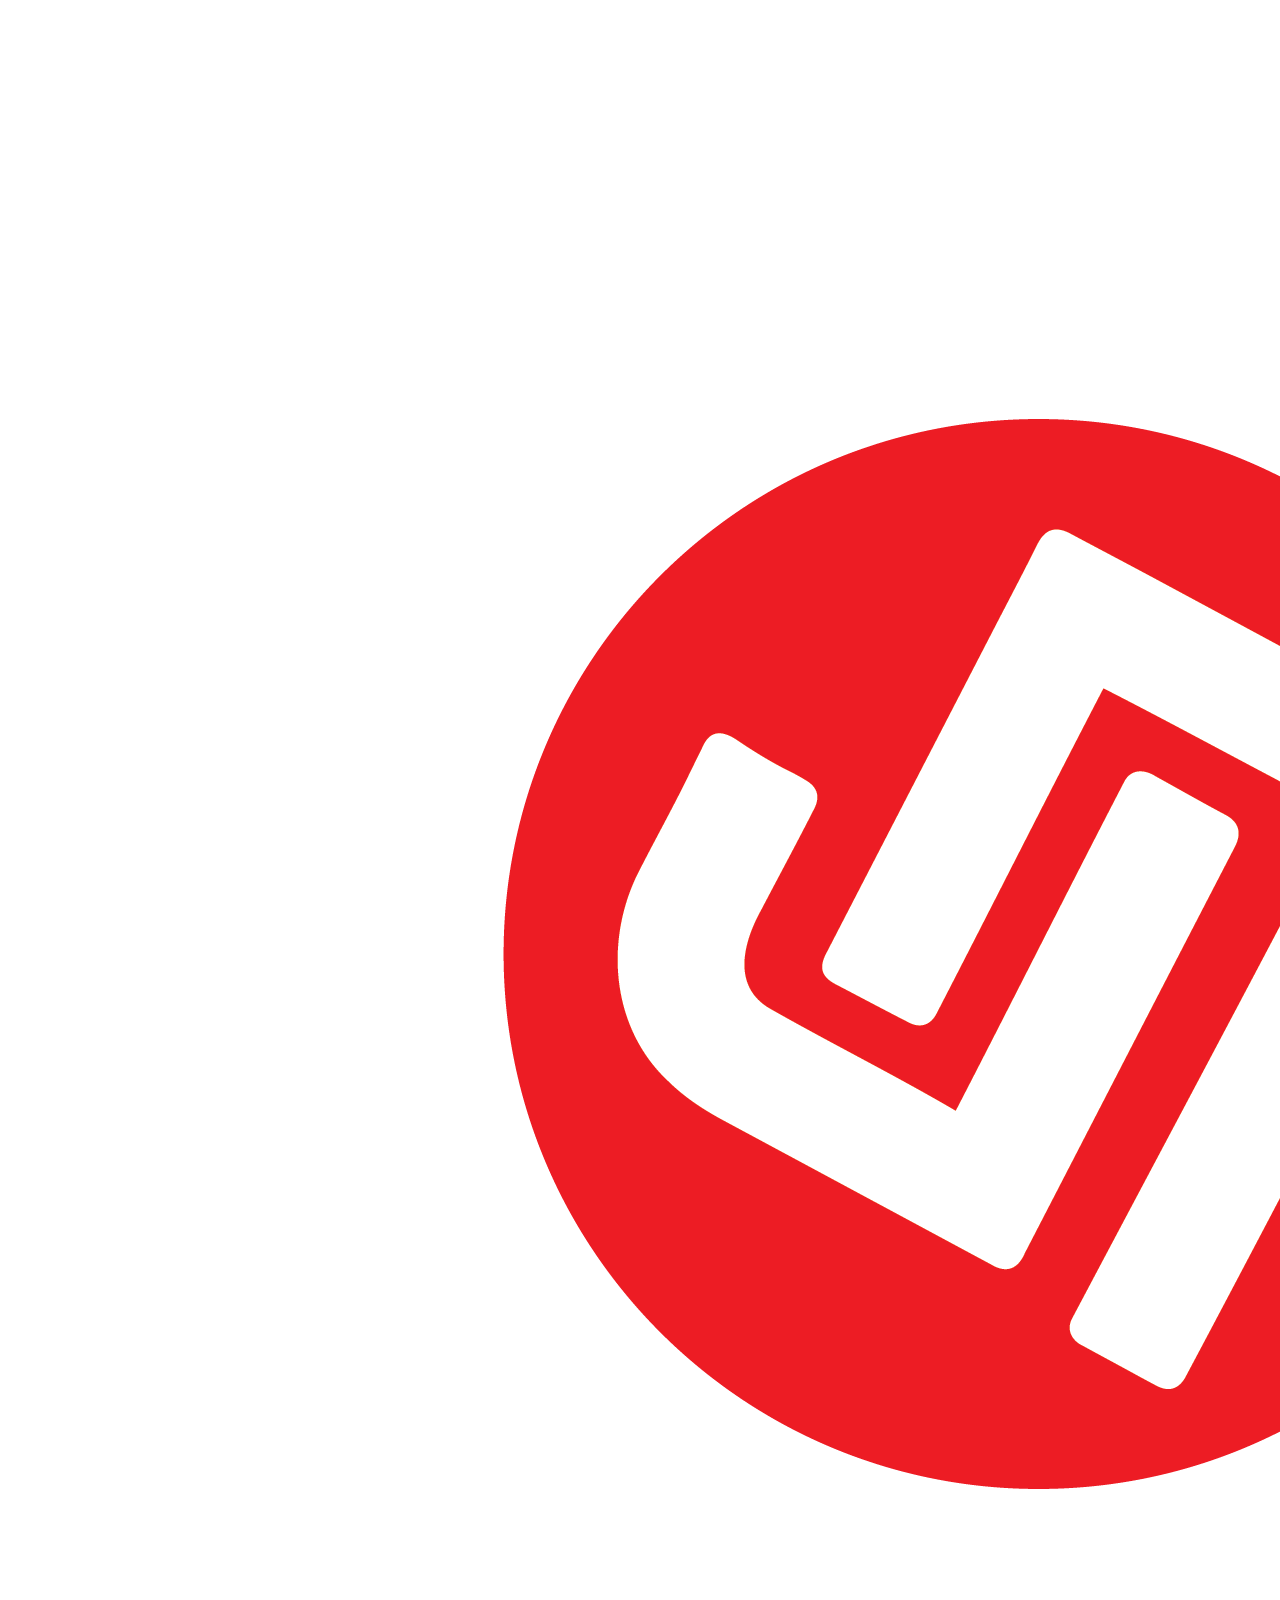
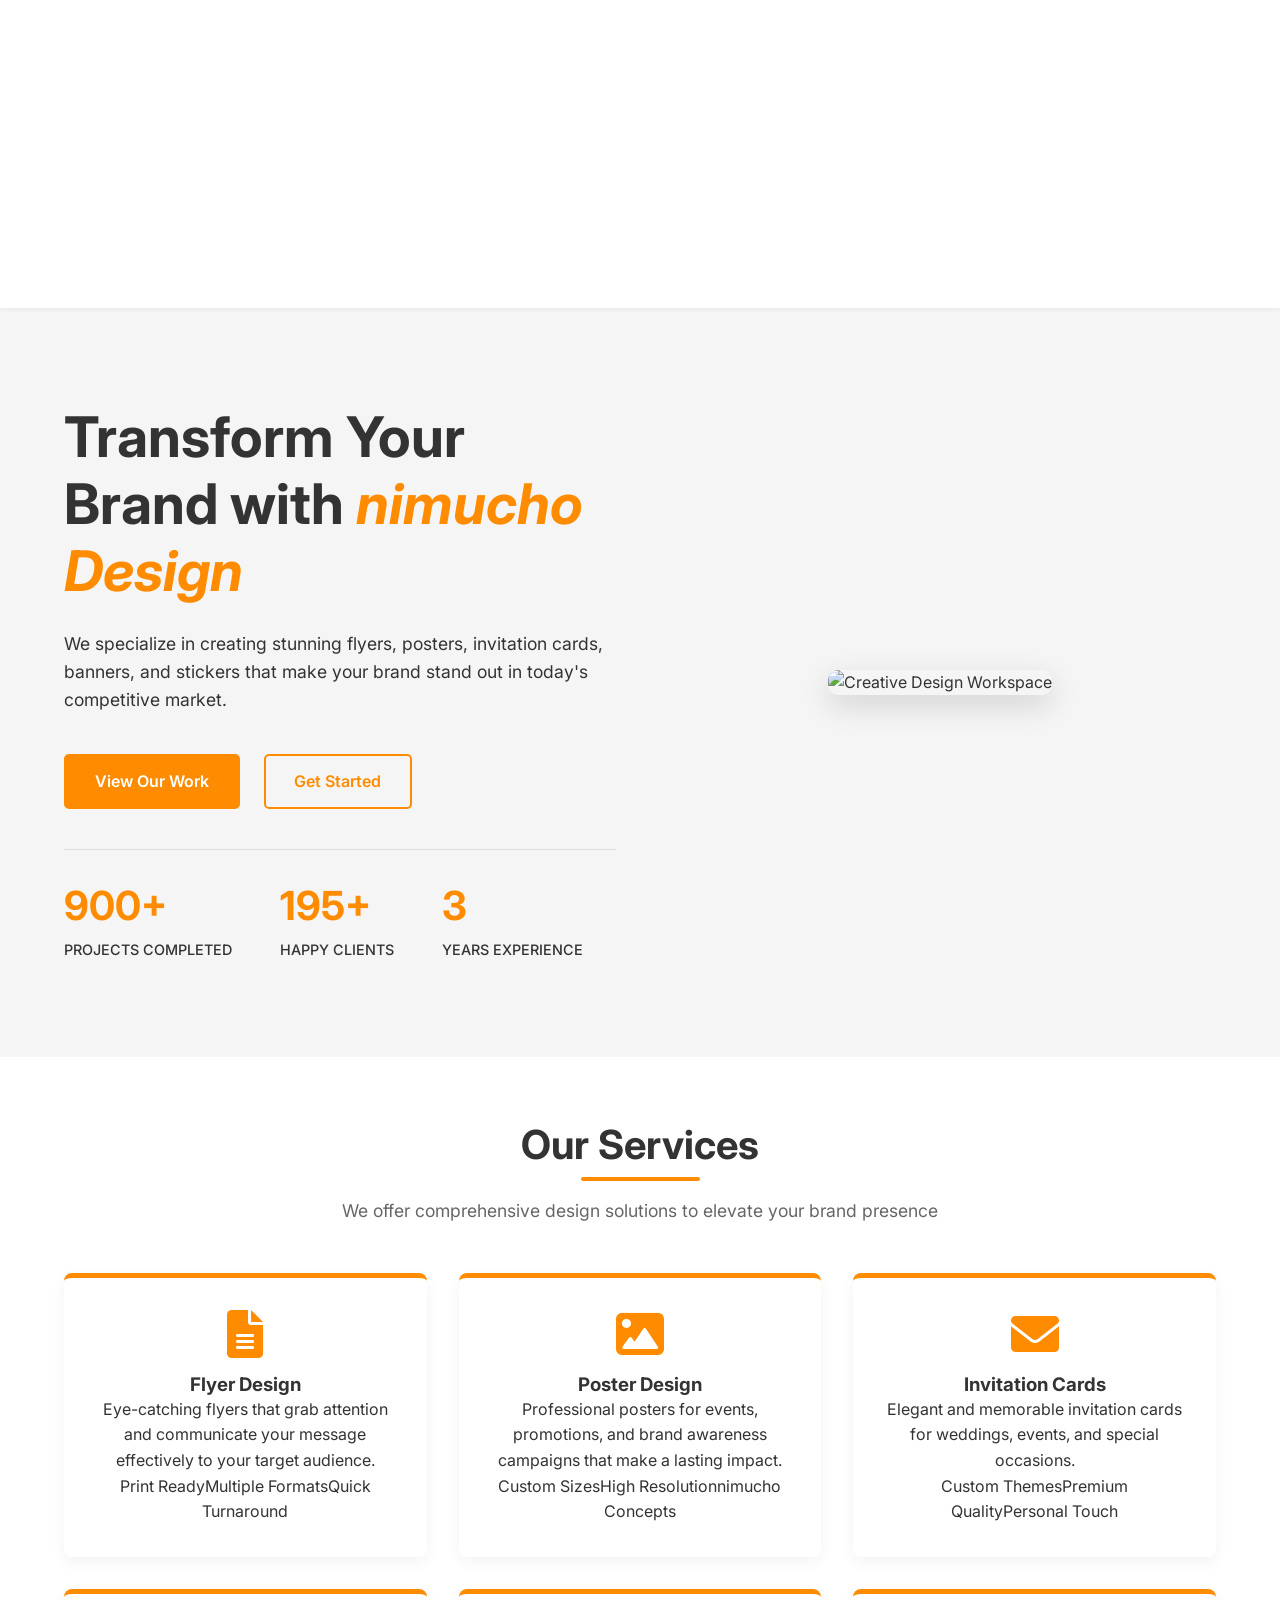
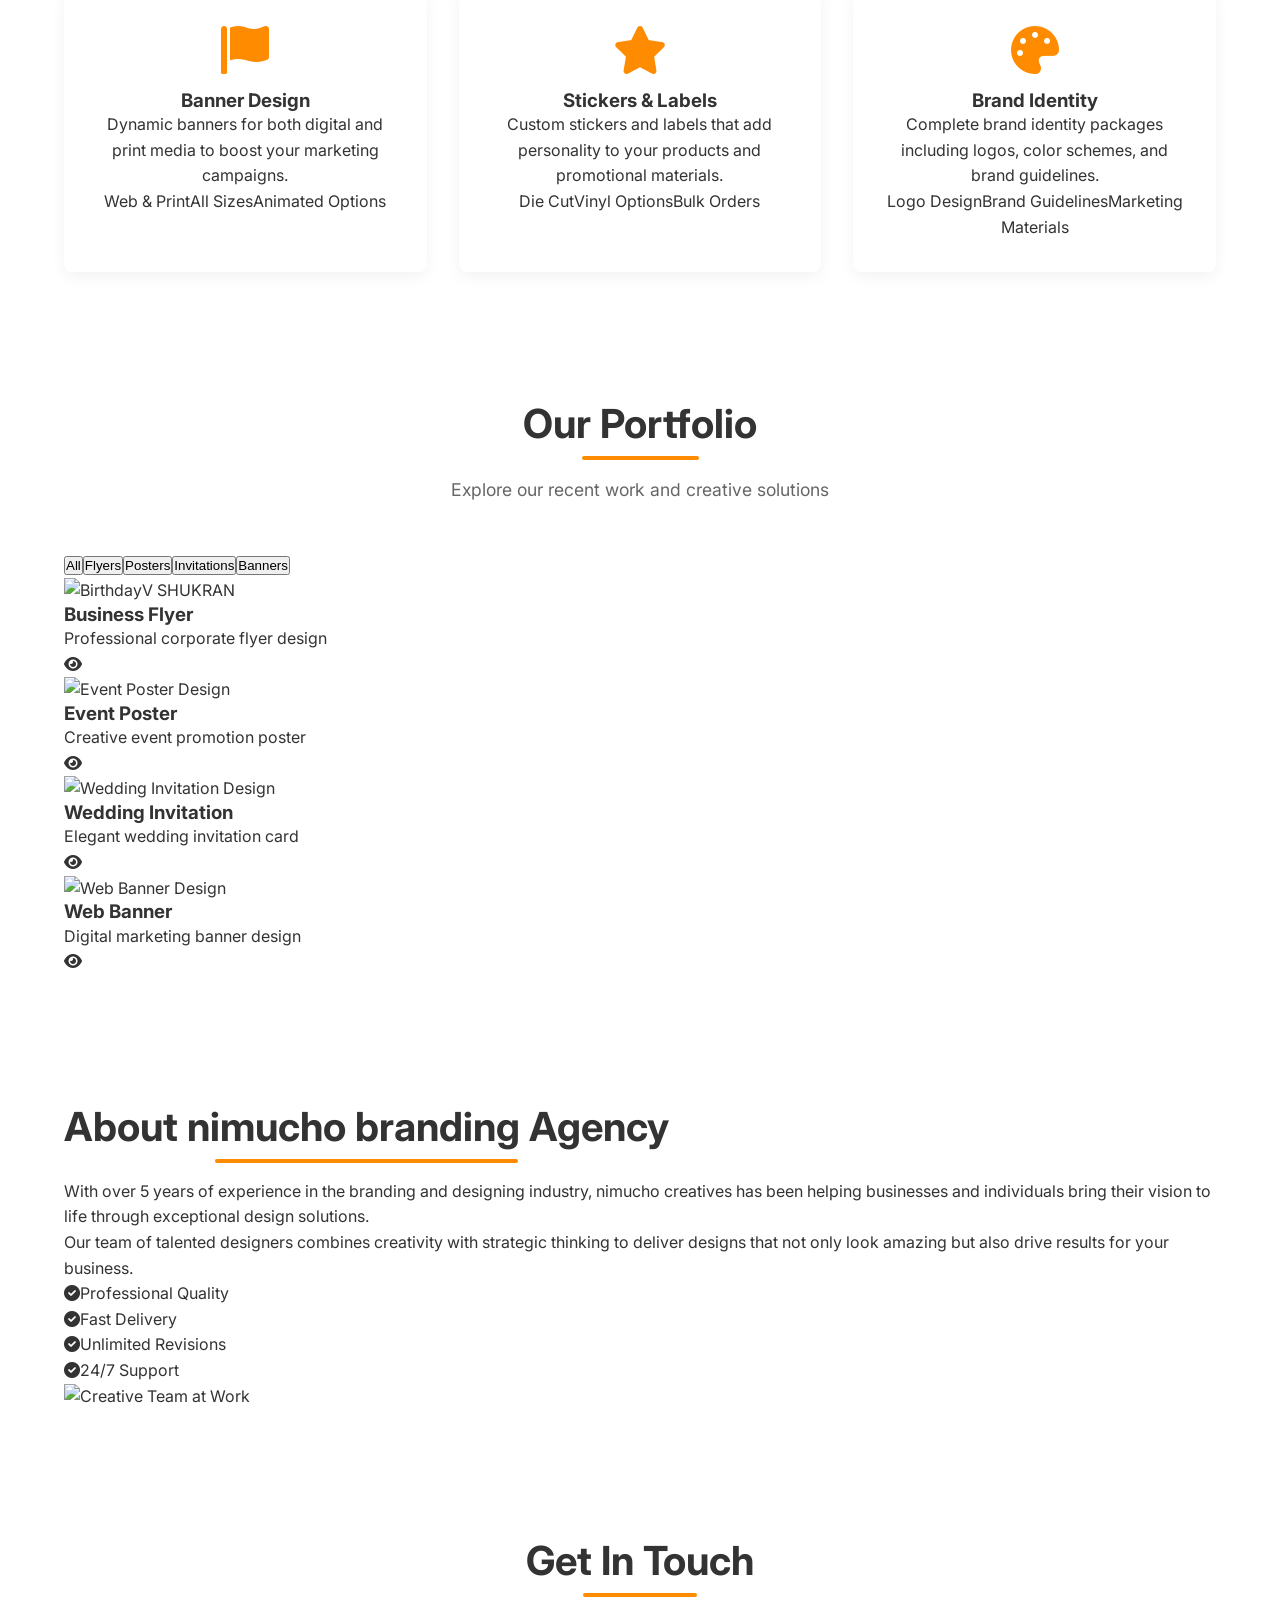
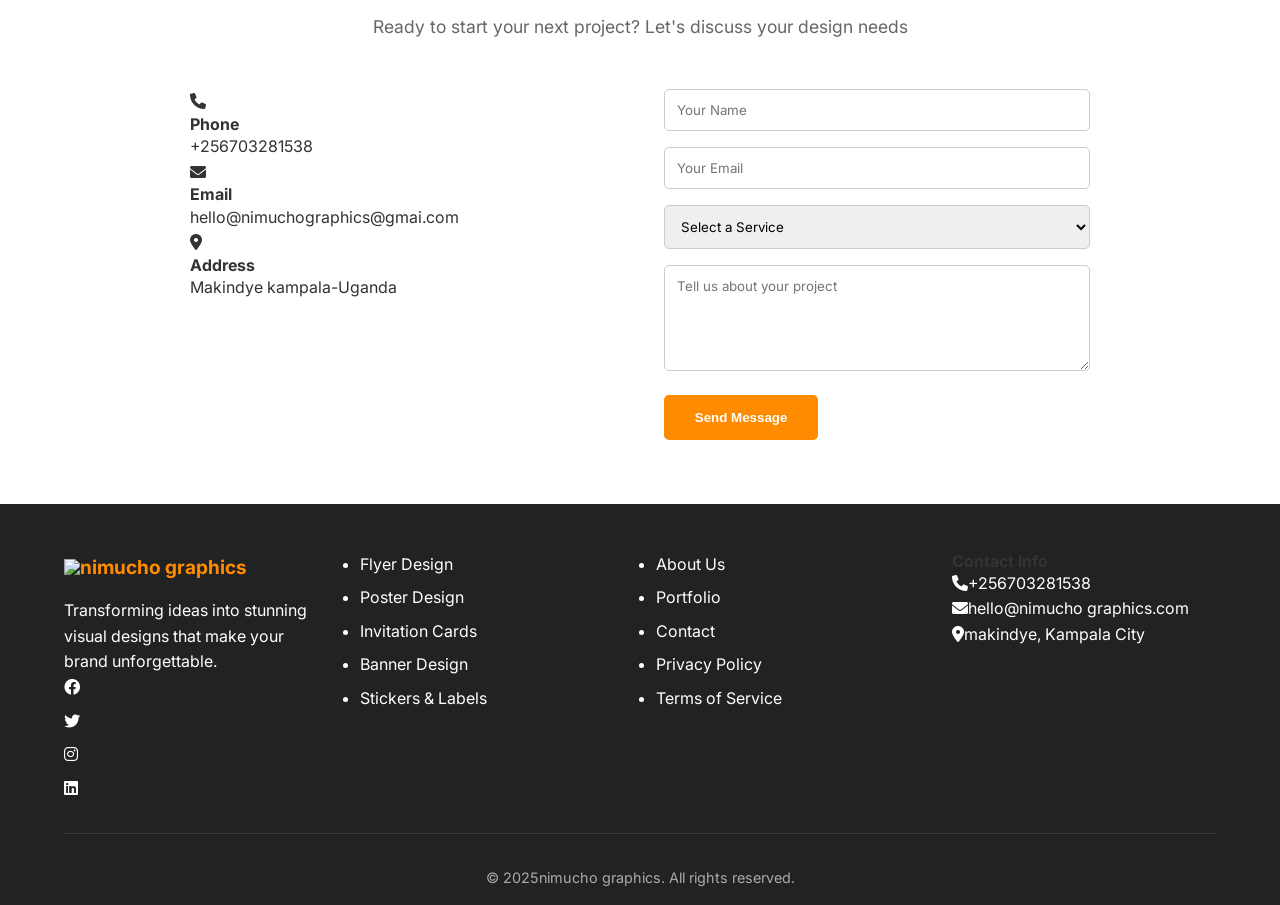
==== index.html @ 5613ce3a "Rename nimucho concepts.html to index.html" ====
<!DOCTYPE html><html lang="en"><head><meta charset="UTF-8"><meta name="viewport" content="width=device-width, initial-scale=1.0"><title>NIMUCHO CREATIVES AND DIGITAL SERVICES </title><meta name="description" content="Professional graphics and branding company specializing in flyer design, posters, invitation cards, banners, and stickers."><link href="https://fonts.googleapis.com/css2?family=Inter:wght@300;400;500;600;700&display=swap" rel="stylesheet"><link rel="stylesheet" href="https://cdnjs.cloudflare.com/ajax/libs/font-awesome/6.0.0/css/all.min.css"><style>
/* --- Global Styles and Variables (Orange Theme) --- */

:root {
    /* Color Palette */
    --primary-color: #ff8c00;
    /* Deep Orange / Primary Action Color */
    --secondary-color: #ff5722;
    /* Burnt Orange / Hover/Accent Color */
    --text-color-dark: #333333;
    /* Dark Grey for body text */
    --text-color-light: #ffffff;
    /* White for text on dark backgrounds */
    --background-light: #f5f5f5;
    /* Light grey for sections */
    --background-dark: #222222;
    /* Dark background for footer, etc. */
    /* Typography */
    --font-family-primary: 'Inter', sans-serif;
    --font-size-base: 1.1rem;
    --heading-font-weight: 700;
}


/* Base Reset and Typography */

* {
    box-sizing: border-box;
    margin: 0;
    padding: 0;
}

body {
    font-family: var(--font-family-primary);
    line-height: 1.6;
    color: var(--text-color-dark);
    background-color: var(--text-color-light);
    -webkit-font-smoothing: antialiased;
}

h1,
h2,
h3,
h4,
h5,
h6 {
    font-weight: var(--heading-font-weight);
    line-height: 1.2;
    color: var(--text-color-dark);
}

a {
    text-decoration: none;
    color: var(--primary-color);
    transition: color 0.3s ease;
}


/* Utility Class for Content Width */

.container {
    max-width: 1200px;
    margin: 0 auto;
    padding: 0 1.5rem;
}


/* --- Buttons --- */

.btn {
    display: inline-block;
    padding: 0.8rem 1.8rem;
    border-radius: 5px;
    font-weight: 600;
    text-align: center;
    transition: all 0.3s ease;
    border: 2px solid transparent;
    cursor: pointer;
}

.btn-primary {
    background-color: var(--primary-color);
    color: var(--text-color-light);
    border-color: var(--primary-color);
}

.btn-primary:hover {
    background-color: var(--secondary-color);
    border-color: var(--secondary-color);
    transform: translateY(-2px);
    box-shadow: 0 4px 10px rgb(255, 0, 0);
}

.btn-secondary {
    background-color: transparent;
    color: var(--primary-color);
    border-color: var(--primary-color);
}

.btn-secondary:hover {
    background-color: var(--primary-color);
    color: var(--text-color-light);
    box-shadow: 0 4px 10px rgba(255, 140, 0, 0);
}


/* --- Navigation Bar (Header) Styling --- */

.navbar {
    background-color: var(--text-color-light);
    box-shadow: 0 2px 4px rgba(0, 0, 0, 0.05);
    position: sticky;
    top: 0;
    z-index: 1000;
    padding: 1rem 0;
}

.navbar .container {
    display: flex;
    justify-content: space-between;
    align-items: center;
}

.nav-brand {
    font-size: 1.5rem;
    font-weight: 700;
    color: var(--primary-color);
    text-transform: uppercase;
    display: flex;
    align-items: center;
}

.nav-brand i {
    font-size: 1.8rem;
    margin-right: 0.5rem;
    color: var(--secondary-color);
}

.nav-menu {
    display: flex;
    gap: 1.5rem;
}

.nav-link {
    color: var(--text-color-dark);
    font-weight: 500;
    padding: 0.5rem 0;
    position: relative;
}

.nav-link:hover {
    color: var(--primary-color);
}


/* Simple animation on hover */

.nav-link::after {
    content: '';
    position: absolute;
    bottom: 0;
    left: 0;
    width: 0;
    height: 2px;
    background-color: var(--primary-color);
    transition: width 0.3s ease;
}

.nav-link:hover::after {
    width: 100%;
}

.nav-toggle {
    display: none;
    /* Hidden by default for desktop */
    font-size: 1.5rem;
    cursor: pointer;
    color: var(--primary-color);
}


/* --- Hero Section Styling (Home) --- */

.hero {
    background-color: var(--background-light);
    /* Light grey background */
    padding: 6rem 0;
}

.hero-content {
    display: flex;
    align-items: center;
    gap: 3rem;
}

.hero-text {
    flex: 1;
}

.hero-title {
    font-size: 3.5rem;
    margin-bottom: 1.5rem;
}

.hero-title .highlight {
    color: var(--primary-color);
    font-style: italic;
}

.hero-description {
    font-size: var(--font-size-base);
    margin-bottom: 2.5rem;
    max-width: 600px;
}

.hero-buttons {
    display: flex;
    gap: 1.5rem;
    margin-bottom: 2.5rem;
}


/* Hero Stats */

.hero-stats {
    display: flex;
    gap: 3rem;
    padding-top: 1.5rem;
    border-top: 1px solid rgba(0, 0, 0, 0.1);
}

.stat-number {
    display: block;
    font-size: 2.5rem;
    font-weight: 700;
    color: var(--primary-color);
}

.stat-label {
    display: block;
    font-size: 0.9rem;
    color: var(--text-color-dark);
    font-weight: 500;
    text-transform: uppercase;
}

.hero-image {
    flex: 1;
    text-align: center;
}

.hero-image img {
    max-width: 100%;
    height: auto;
    border-radius: 10px;
    box-shadow: 0 10px 30px rgba(0, 0, 0, 0.15);
}


/* --- General Section and Grid Layouts (Foundation) --- */

section {
    padding: 4rem 0;
}

.section-header {
    text-align: center;
    margin-bottom: 3rem;
}

.section-title {
    font-size: 2.5rem;
    margin-bottom: 1rem;
    position: relative;
    display: inline-block;
}

.section-title::after {
    content: '';
    display: block;
    width: 50%;
    height: 4px;
    background-color: var(--primary-color);
    margin: 0.5rem auto 0;
    border-radius: 2px;
}

.section-description {
    font-size: 1.1rem;
    color: #666;
    max-width: 700px;
    margin: 0 auto;
}


/* Services Section Specifics */

.services-grid {
    display: grid;
    grid-template-columns: repeat(auto-fit, minmax(300px, 1fr));
    gap: 2rem;
}

.service-card {
    background-color: var(--text-color-light);
    padding: 2rem;
    border-radius: 8px;
    box-shadow: 0 5px 15px rgba(0, 0, 0, 0.05);
    text-align: center;
    border-top: 5px solid var(--primary-color);
    transition: transform 0.3s ease, box-shadow 0.3s ease;
}

.service-card:hover {
    transform: translateY(-5px);
    box-shadow: 0 10px 20px rgba(255, 140, 0, 0.1);
}

.service-icon i {
    font-size: 3rem;
    color: var(--primary-color);
    margin-bottom: 1rem;
}


/* Contact Form Layout */

.contact-content {
    display: flex;
    gap: 3rem;
    max-width: 900px;
    margin: 0 auto;
}

.contact-info,
.contact-form {
    flex: 1;
}

.form-group {
    margin-bottom: 1rem;
}

.contact-form input,
.contact-form textarea,
.contact-form select {
    width: 100%;
    padding: 0.75rem;
    border: 1px solid #ccc;
    border-radius: 5px;
    font-family: var(--font-family-primary);
}


/* Footer Styling */

.footer {
    background-color: var(--background-dark);
    color: var(--text-color-light);
    padding: 3rem 0 1rem;
}

.footer-content {
    display: grid;
    grid-template-columns: repeat(auto-fit, minmax(200px, 1fr));
    gap: 2rem;
    margin-bottom: 2rem;
    padding-bottom: 1.5rem;
    border-bottom: 1px solid rgba(255, 255, 255, 0.1);
}

.footer-brand {
    font-size: 1.2rem;
    font-weight: 700;
    color: var(--primary-color);
    margin-bottom: 1rem;
    display: flex;
    align-items: center;
}

.footer-brand i {
    margin-right: 0.5rem;
}

.footer a {
    color: var(--text-color-light);
    display: block;
    margin-bottom: 0.5rem;
    transition: color 0.3s ease;
}

.footer a:hover {
    color: var(--primary-color);
}

.footer-bottom {
    text-align: center;
    font-size: 0.9rem;
    color: #aaa;
}


/* --- Media Queries for Responsiveness --- */

@media (max-width: 992px) {
    .hero {
        padding: 4rem 0;
    }
    .hero-content {
        flex-direction: column;
        text-align: center;
    }
    .hero-image {
        order: -1;
        /* Move image above text on mobile */
        margin-bottom: 2rem;
    }
    .hero-title {
        font-size: 2.5rem;
    }
    .hero-buttons {
        justify-content: center;
    }
    .hero-stats {
        justify-content: center;
        flex-wrap: wrap;
        gap: 2rem;
    }
    .contact-content {
        flex-direction: column;
    }
}

@media (max-width: 768px) {
    /* Mobile Nav Toggle */
    .nav-menu {
        display: none;
        flex-direction: column;
        position: absolute;
        top: 60px;
        /* Adjust based on navbar height */
        left: 0;
        width: 100%;
        background-color: var(--text-color-light);
        box-shadow: 0 8px 16px rgba(0, 0, 0, 0.1);
        padding: 1rem 0;
    }
    /* Add this class via JavaScript to toggle the menu */
    /* .nav-menu.active { display: flex; } */
    .nav-link {
        padding: 0.75rem 1.5rem;
        border-bottom: 1px solid rgba(0, 0, 0, 0.05);
    }
    .nav-link::after {
        content: none;
        /* Remove line animation on mobile menu links */
    }
    .nav-toggle {
        display: block;
    }
    .hero {
        padding: 3rem 0;
    }
    .hero-title {
        font-size: 2rem;
    }
    .hero-buttons {
        flex-direction: column;
        gap: 0.75rem;
    }
}

</style></head><body><nav class="navbar"><div class="container"><div class="nav-brand"><img src="NIMUCHO GRAPHICs icon-01.png"></i><span>nimucho graphics</span></div><div class="nav-menu" id="nav-menu"><a href="#home" class="nav-link">Home</a><a href="#services" class="nav-link">Services</a><a href="#portfolio" class="nav-link">Portfolio</a><a href="#about" class="nav-link">About</a><a href="#contact" class="nav-link">Contact</a></div><div class="nav-toggle" id="nav-toggle"><i class="fas fa-bars"></i></div></div></nav><section id="home" class="hero"><div class="container"><div class="hero-content"><div class="hero-text"><h1 class="hero-title">Transform Your Brand with <span class="highlight">nimucho Design</span></h1><p class="hero-description">We specialize in creating stunning flyers,
posters,
invitation cards,
banners,
and stickers that make your brand stand out in today's competitive market.
 </p><div class="hero-buttons"><a href="#portfolio" class="btn btn-primary">View Our Work</a><a href="#contact" class="btn btn-secondary">Get Started</a></div><div class="hero-stats"><div class="stat"><span class="stat-number">900+</span><span class="stat-label">Projects Completed</span></div><div class="stat"><span class="stat-number">195+</span><span class="stat-label">Happy Clients</span></div><div class="stat"><span class="stat-number">3</span><span class="stat-label">Years Experience</span></div></div></div><div class="hero-image"><img src="https://images.pexels.com/photos/196644/pexels-photo-196644.jpeg" alt="Creative Design Workspace"></div></div></div></section><section id="services" class="services"><div class="container"><div class="section-header"><h2 class="section-title">Our Services</h2><p class="section-description">We offer comprehensive design solutions to elevate your brand presence </p></div><div class="services-grid"><div class="service-card"><div class="service-icon"><i class="fas fa-file-alt"></i></div><h3 class="service-title">Flyer Design</h3><p class="service-description">Eye-catching flyers that grab attention and communicate your message effectively to your target audience. </p><div class="service-features"><span>Print Ready</span><span>Multiple Formats</span><span>Quick Turnaround</span></div></div><div class="service-card"><div class="service-icon"><i class="fas fa-image"></i></div><h3 class="service-title">Poster Design</h3><p class="service-description">Professional posters for events,
promotions,
and brand awareness campaigns that make a lasting impact. </p><div class="service-features"><span>Custom Sizes</span><span>High Resolution</span><span>nimucho Concepts</span></div></div><div class="service-card"><div class="service-icon"><i class="fas fa-envelope"></i></div><h3 class="service-title">Invitation Cards</h3><p class="service-description">Elegant and memorable invitation cards for weddings,
events,
and special occasions. </p><div class="service-features"><span>Custom Themes</span><span>Premium Quality</span><span>Personal Touch</span></div></div><div class="service-card"><div class="service-icon"><i class="fas fa-flag"></i></div><h3 class="service-title">Banner Design</h3><p class="service-description">Dynamic banners for both digital and print media to boost your marketing campaigns. </p><div class="service-features"><span>Web & Print</span><span>All Sizes</span><span>Animated Options</span></div></div><div class="service-card"><div class="service-icon"><i class="fas fa-star"></i></div><h3 class="service-title">Stickers & Labels</h3><p class="service-description">Custom stickers and labels that add personality to your products and promotional materials. </p><div class="service-features"><span>Die Cut</span><span>Vinyl Options</span><span>Bulk Orders</span></div></div><div class="service-card"><div class="service-icon"><i class="fas fa-palette"></i></div><h3 class="service-title">Brand Identity</h3><p class="service-description">Complete brand identity packages including logos,
color schemes,
and brand guidelines. </p><div class="service-features"><span>Logo Design</span><span>Brand Guidelines</span><span>Marketing Materials</span></div></div></div></div></section><section id="portfolio" class="portfolio"><div class="container"><div class="section-header"><h2 class="section-title">Our Portfolio</h2><p class="section-description">Explore our recent work and creative solutions </p></div><div class="portfolio-filters"><button class="filter-btn active" data-filter="all">All</button><button class="filter-btn" data-filter="flyers">Flyers</button><button class="filter-btn" data-filter="posters">Posters</button><button class="filter-btn" data-filter="invitations">Invitations</button><button class="filter-btn" data-filter="banners">Banners</button></div><div class="portfolio-grid"><div class="portfolio-item" data-category="flyers"><img src="BirthdayV SHUKRAN.jpeg" alt="BirthdayV SHUKRAN"><div class="portfolio-overlay"><h3>Business Flyer</h3><p>Professional corporate flyer design</p><i class="fas fa-eye"></i></div></div><div class="portfolio-item" data-category="posters"><img src="KREED ICON FT PALMA.JPEG" alt="Event Poster Design"><div class="portfolio-overlay"><h3>Event Poster</h3><p>Creative event promotion poster</p><i class="fas fa-eye"></i></div></div><div class="portfolio-item" data-category="invitations"><img src="DEMBE OFFRYINE B.jpeg" alt="Wedding Invitation Design"><div class="portfolio-overlay"><h3>Wedding Invitation</h3><p>Elegant wedding invitation card</p><i class="fas fa-eye"></i></div></div><div class="portfolio-item" data-category="banners"><img src="JADA NAIL CLINIC-01.jpeg" alt="Web Banner Design"><div class="portfolio-overlay"><h3>Web Banner</h3><p>Digital marketing banner design</p><i class="fas fa-eye"></i></div></div></section><section id="about" class="about"><div class="container"><div class="about-content"><div class="about-text"><h2 class="section-title">About nimucho branding Agency </h2><p class="about-description">With over 5 years of experience in the branding and designing industry,
nimucho creatives has been helping businesses and individuals bring their vision to life through exceptional design solutions. </p><p class="about-description">Our team of talented designers combines creativity with strategic thinking to deliver designs that not only look amazing but also drive results for your business. </p><div class="about-features"><div class="feature"><i class="fas fa-check-circle"></i><span>Professional Quality</span></div><div class="feature"><i class="fas fa-check-circle"></i><span>Fast Delivery</span></div><div class="feature"><i class="fas fa-check-circle"></i><span>Unlimited Revisions</span></div><div class="feature"><i class="fas fa-check-circle"></i><span>24/7 Support</span></div></div></div><div class="about-image"><img src="BirthdayV SHUKRAN.jpeg" alt="Creative Team at Work"></div></div></div></section><section id="contact" class="contact"><div class="container"><div class="section-header"><h2 class="section-title">Get In Touch</h2><p class="section-description">Ready to start your next project? Let's discuss your design needs
 </p></div><div class="contact-content"><div class="contact-info"><div class="contact-item"><i class="fas fa-phone"></i><div><h4>Phone</h4><p>+256703281538</p></div></div><div class="contact-item"><i class="fas fa-envelope"></i><div><h4>Email</h4><p>hello@nimuchographics@gmai.com</p></div></div><div class="contact-item"><i class="fas fa-map-marker-alt"></i><div><h4>Address</h4><p>Makindye kampala-Uganda</p></div></div></div><div class="contact-form"><form id="contact-form"><div class="form-group"><input type="text" id="name" name="name" placeholder="Your Name" required></div><div class="form-group"><input type="email" id="email" name="email" placeholder="Your Email" required></div><div class="form-group"><select id="service" name="service" required><option value="">Select a Service</option><option value="flyer">Flyer Design</option><option value="poster">Poster Design</option><option value="invitation">Invitation Cards</option><option value="banner">Banner Design</option><option value="sticker">Stickers & Labels</option><option value="brand">Brand Identity</option></select></div><div class="form-group"><textarea id="message" name="message" placeholder="Tell us about your project" rows="5" required></textarea></div><button type="submit" class="btn btn-primary">Send Message</button></form></div></div></div></section><footer class="footer"><div class="container"><div class="footer-content"><div class="footer-section"><div class="footer-brand"><image src="n.jpeg"></i><span>nimucho graphics</span></div><p>Transforming ideas into stunning visual designs that make your brand unforgettable.</p><div class="social-links"><a href="#"><i class="fab fa-facebook"></i></a><a href="#"><i class="fab fa-twitter"></i></a><a href="#"><i class="fab fa-instagram"></i></a><a href="#"><i class="fab fa-linkedin"></i></a></div></div><div class="footer-section"><ul><li><a href="#services">Flyer Design</a></li><li><a href="#services">Poster Design</a></li><li><a href="#services">Invitation Cards</a></li><li><a href="#services">Banner Design</a></li><li><a href="#services">Stickers & Labels</a></li></ul></div><div class="footer-section"><ul><li><a href="#about">About Us</a></li><li><a href="#portfolio">Portfolio</a></li><li><a href="#contact">Contact</a></li><li><a href="#">Privacy Policy</a></li><li><a href="#">Terms of Service</a></li></ul></div><div class="footer-section"><h4>Contact Info</h4><p><i class="fas fa-phone"></i>+256703281538</p><p><i class="fas fa-envelope"></i>hello@nimucho graphics.com</p><p><i class="fas fa-map-marker-alt"></i>makindye,
Kampala City</p></div></div><div class="footer-bottom"><p>&copy;
2025nimucho graphics. All rights reserved.</p></div></div></footer><script> // JavaScript to toggle the mobile menu (since you linked script.js)
const navToggle=document.getElementById('nav-toggle');
const navMenu=document.getElementById('nav-menu');
if (navToggle && navMenu) {
    navToggle.addEventListener('click', ()=> {
        navMenu.classList.toggle('active');
    }
    );
    // Close menu when a link is clicked (for single-page navigation)
    document.querySelectorAll('.nav-link').forEach(link=> {
        link.addEventListener('click', ()=> {
            if (navMenu.classList.contains('active')) {
                navMenu.classList.remove('active');
            }
        }
        );
    }
    );
}

</script></body></html>
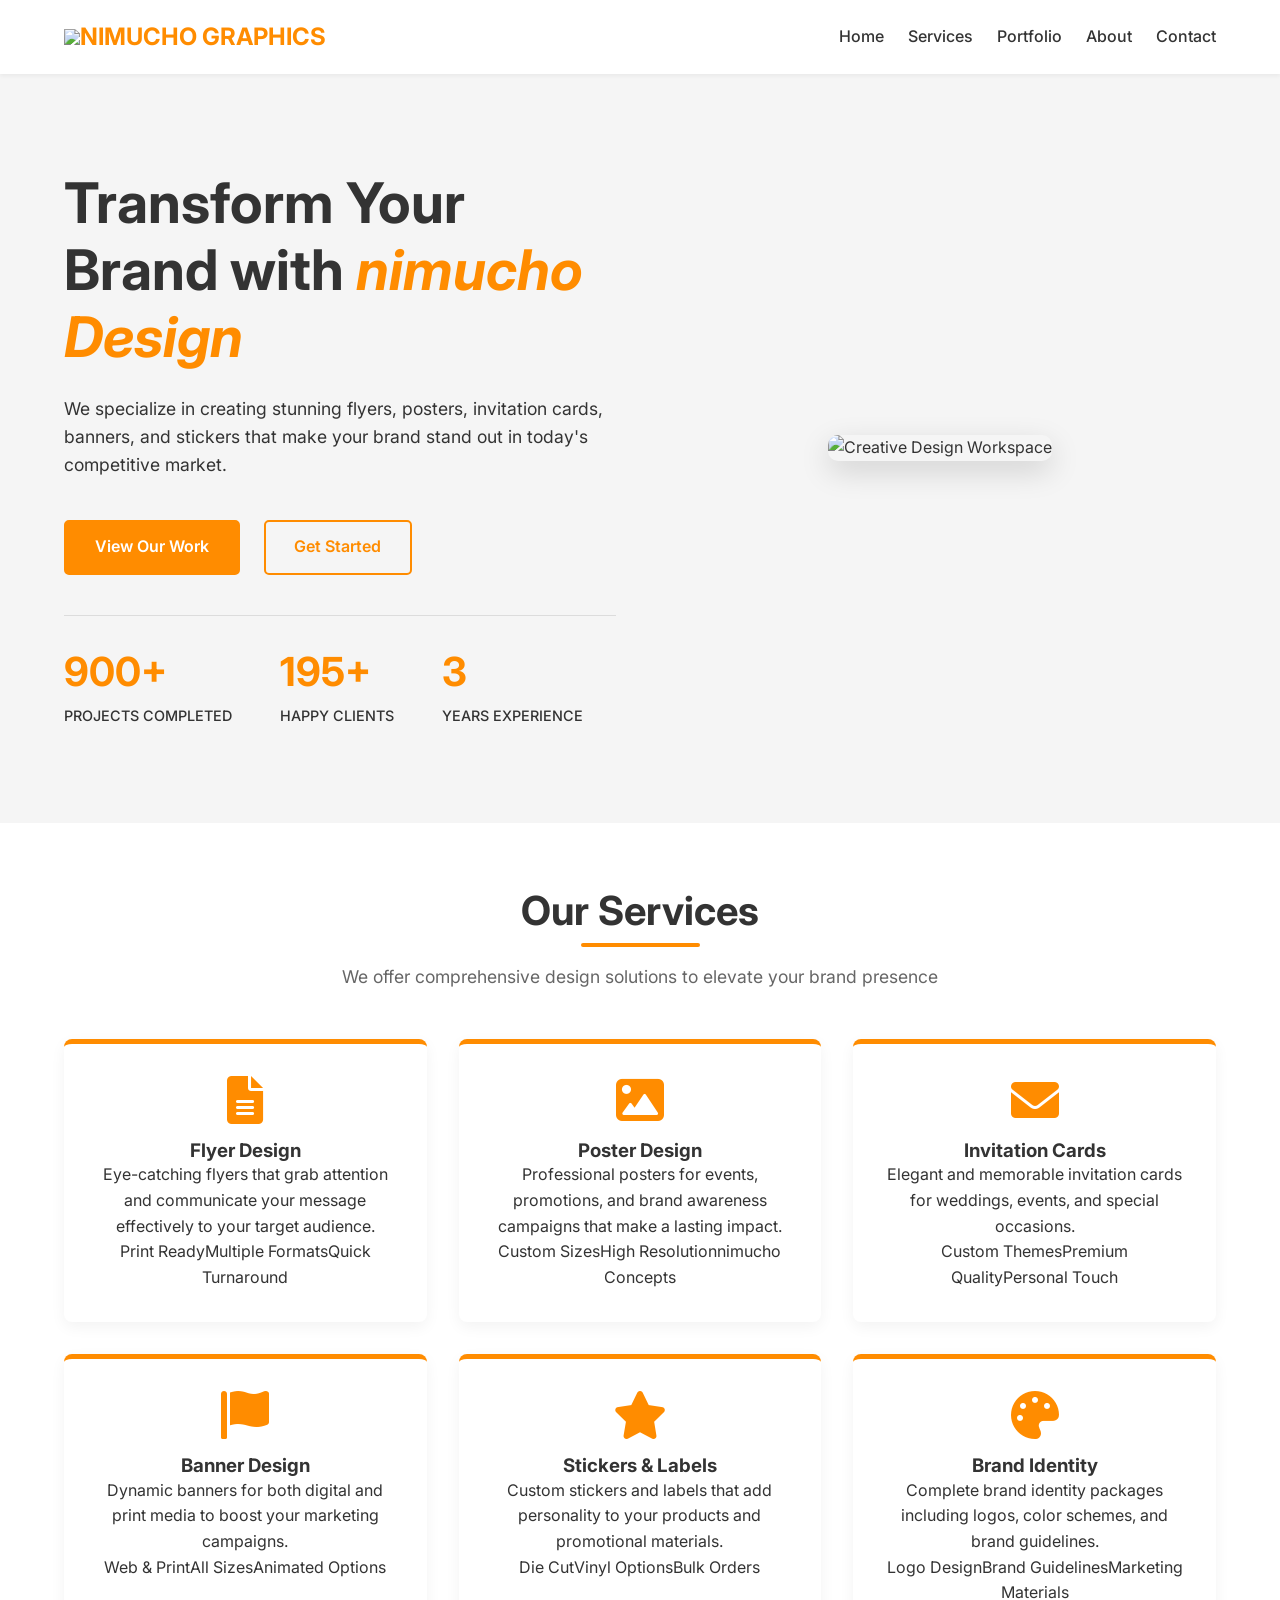
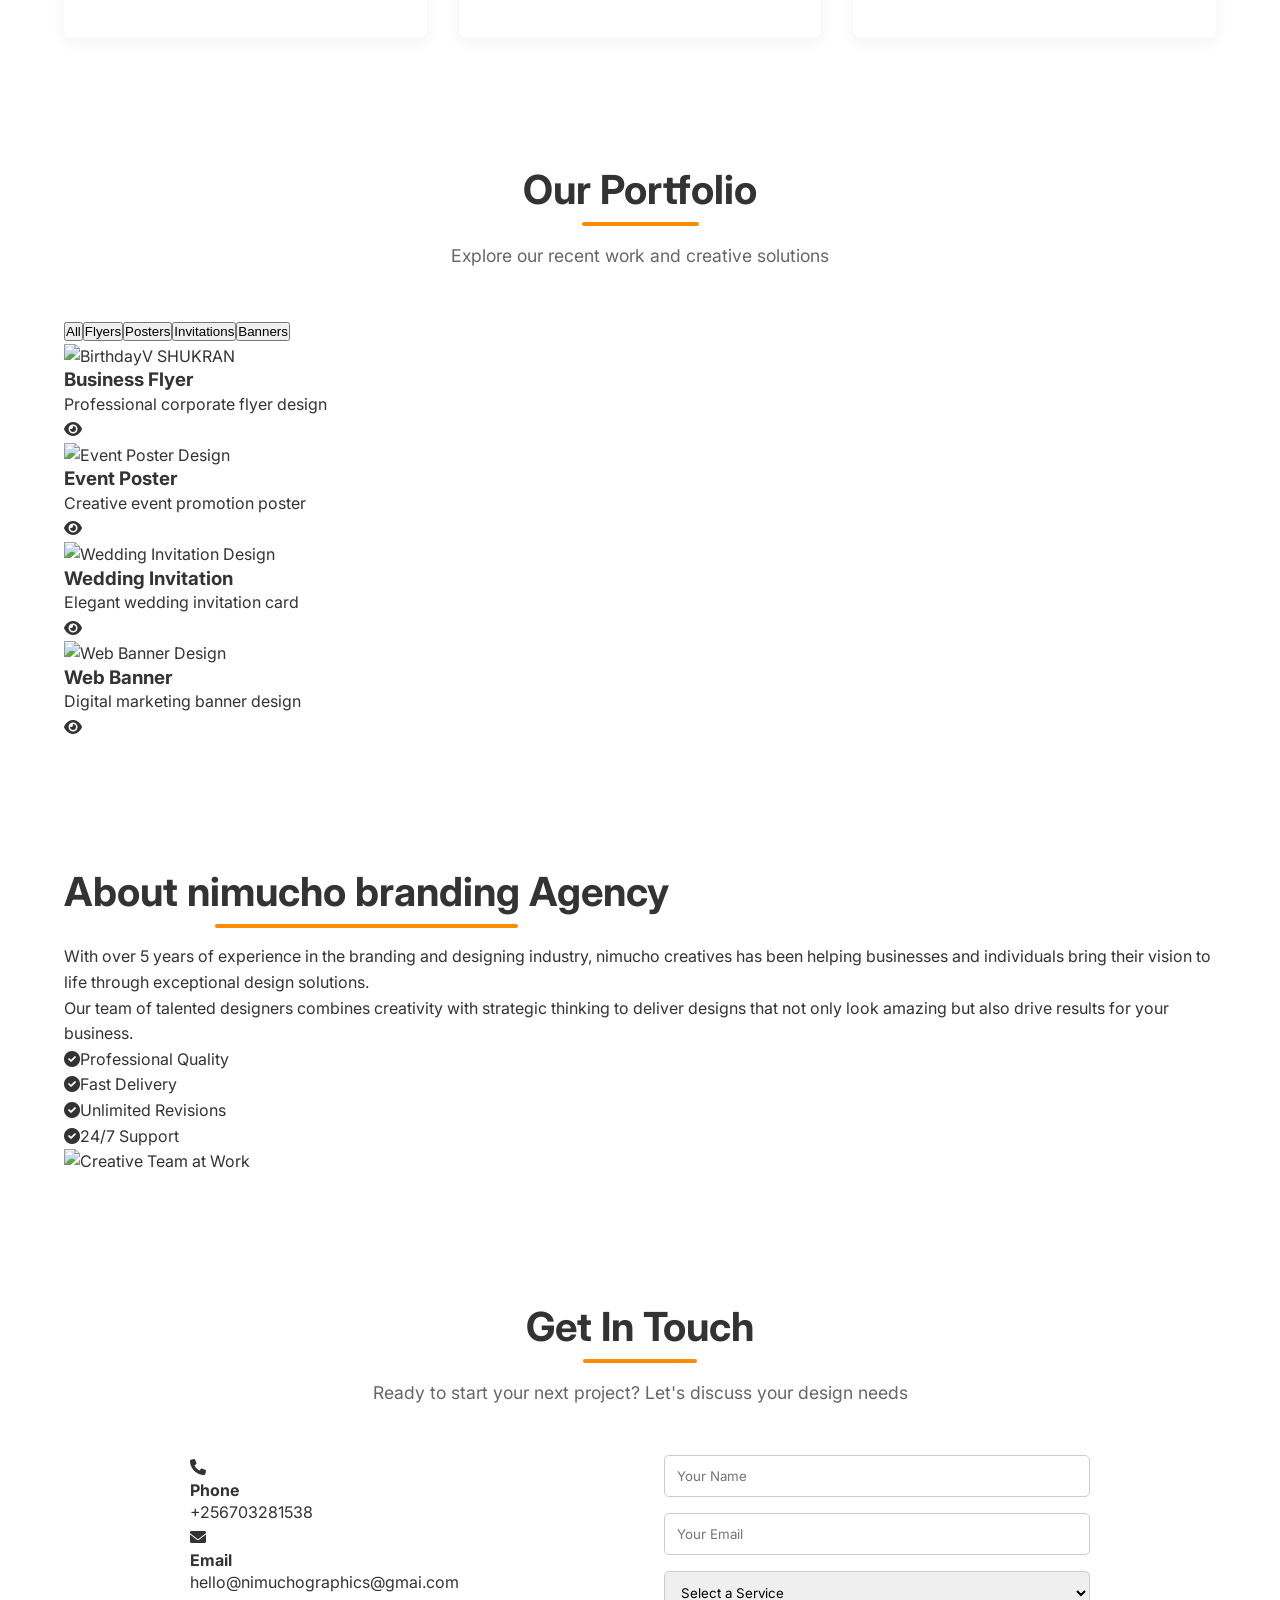
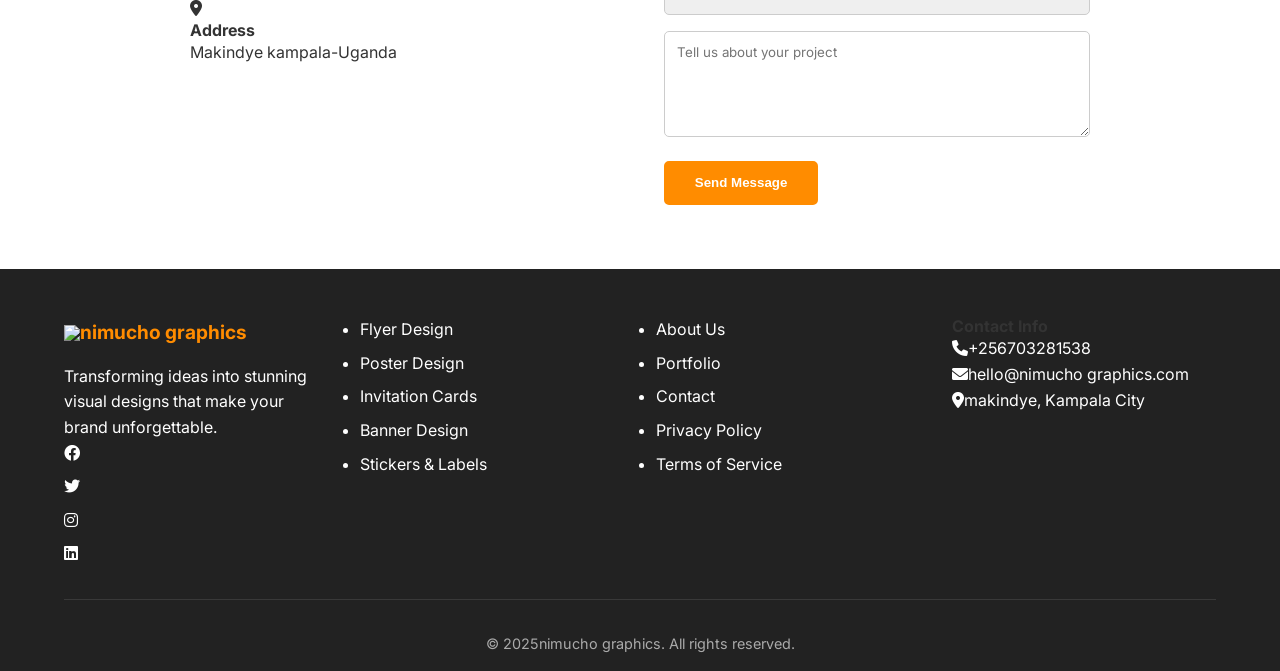
==== commit 149b2cea: "Update index.html" ====
--- a/index.html
+++ b/index.html
@@ -470,7 +470,7 @@
     }
 }
 
-</style></head><body><nav class="navbar"><div class="container"><div class="nav-brand"><img src="NIMUCHO GRAPHICs icon-01.png"></i><span>nimucho graphics</span></div><div class="nav-menu" id="nav-menu"><a href="#home" class="nav-link">Home</a><a href="#services" class="nav-link">Services</a><a href="#portfolio" class="nav-link">Portfolio</a><a href="#about" class="nav-link">About</a><a href="#contact" class="nav-link">Contact</a></div><div class="nav-toggle" id="nav-toggle"><i class="fas fa-bars"></i></div></div></nav><section id="home" class="hero"><div class="container"><div class="hero-content"><div class="hero-text"><h1 class="hero-title">Transform Your Brand with <span class="highlight">nimucho Design</span></h1><p class="hero-description">We specialize in creating stunning flyers,
+</style></head><body><nav class="navbar"><div class="container"><div class="nav-brand"><img src="image logo"></i><span>nimucho graphics</span></div><div class="nav-menu" id="nav-menu"><a href="#home" class="nav-link">Home</a><a href="#services" class="nav-link">Services</a><a href="#portfolio" class="nav-link">Portfolio</a><a href="#about" class="nav-link">About</a><a href="#contact" class="nav-link">Contact</a></div><div class="nav-toggle" id="nav-toggle"><i class="fas fa-bars"></i></div></div></nav><section id="home" class="hero"><div class="container"><div class="hero-content"><div class="hero-text"><h1 class="hero-title">Transform Your Brand with <span class="highlight">nimucho Design</span></h1><p class="hero-description">We specialize in creating stunning flyers,
 posters,
 invitation cards,
 banners,
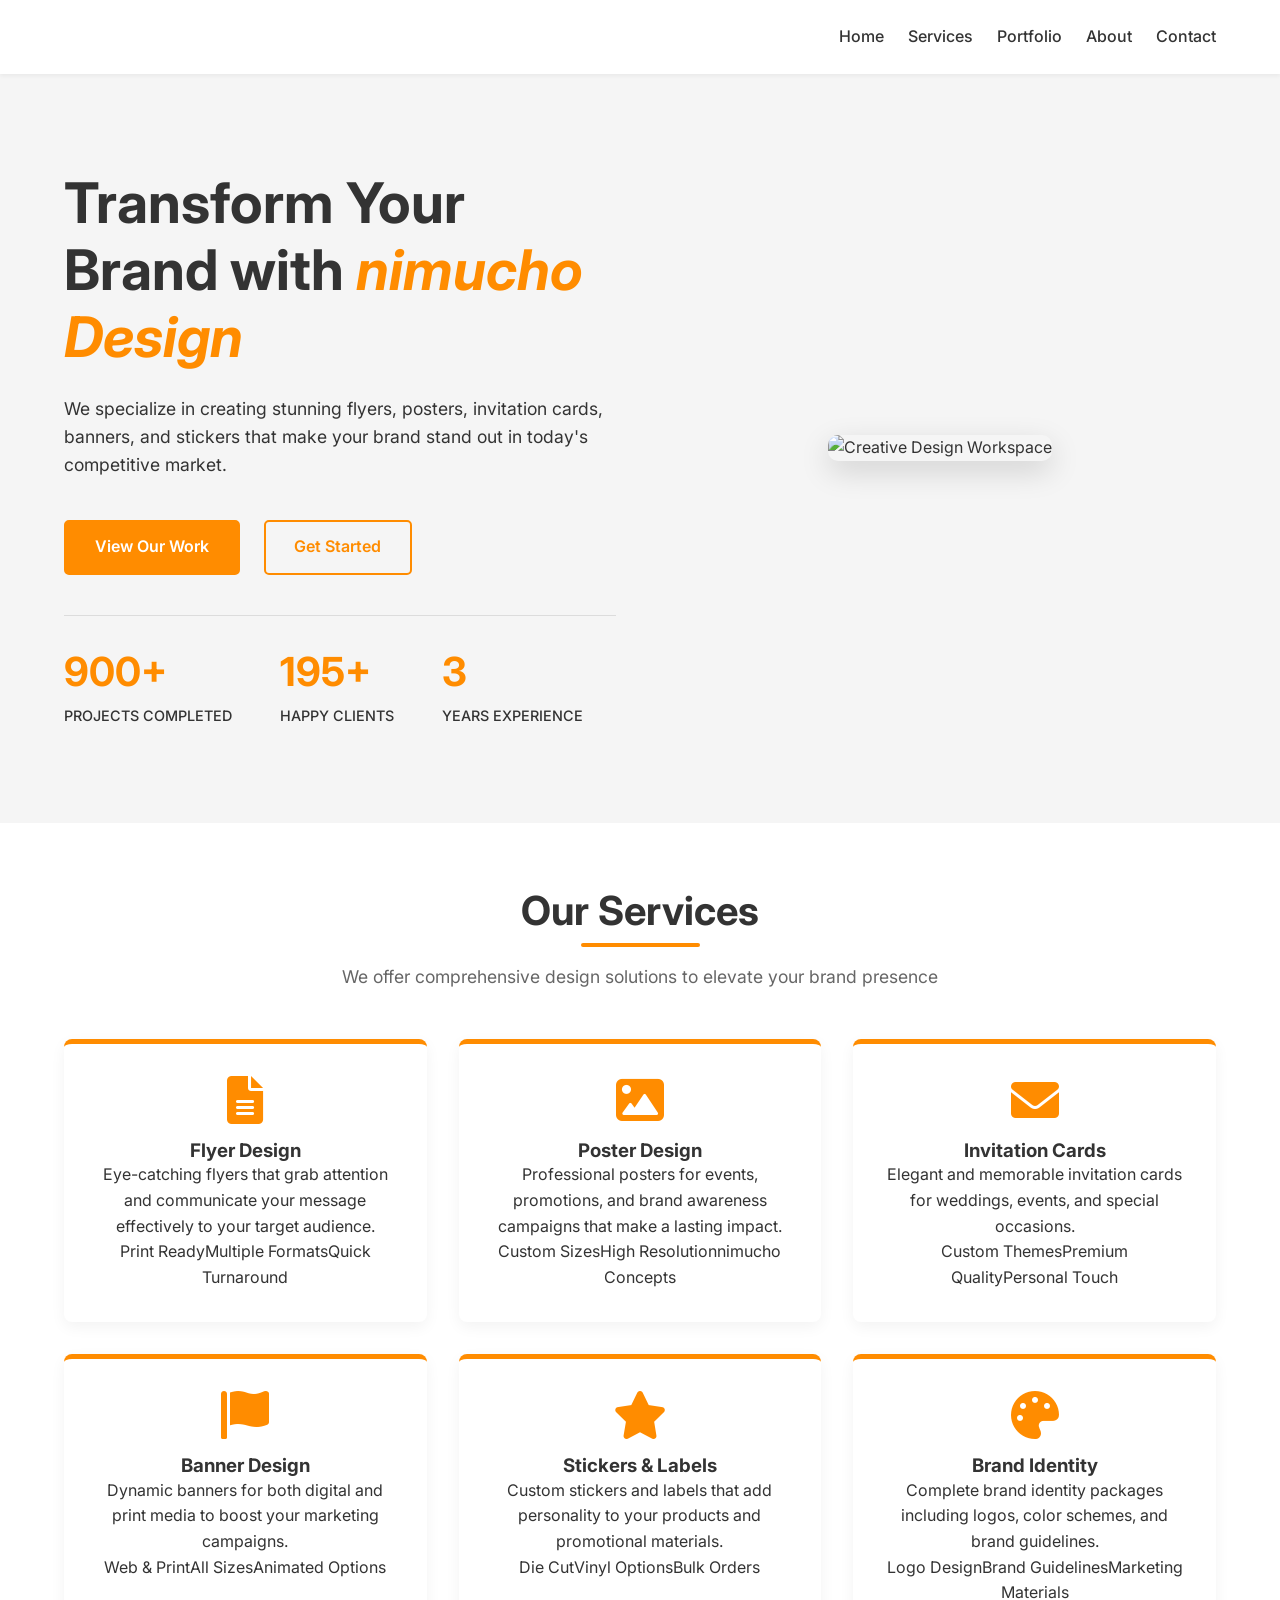
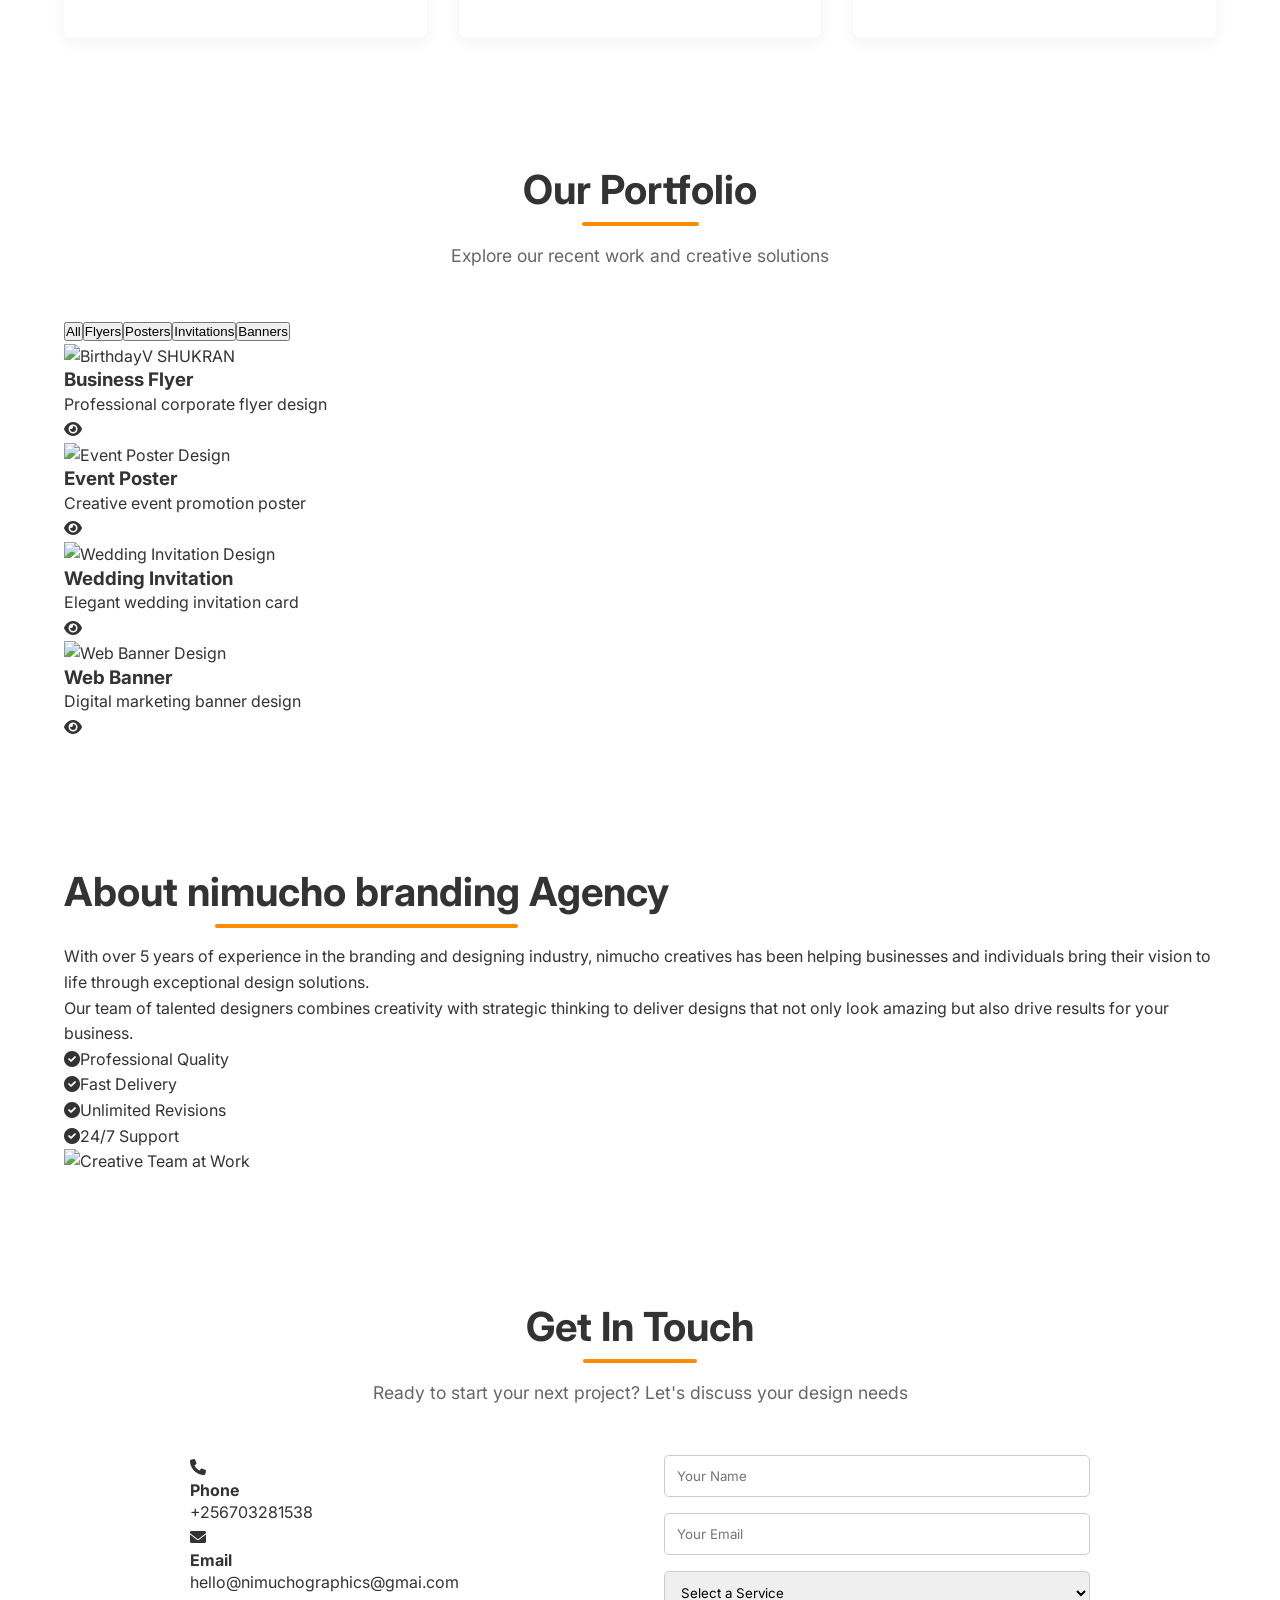
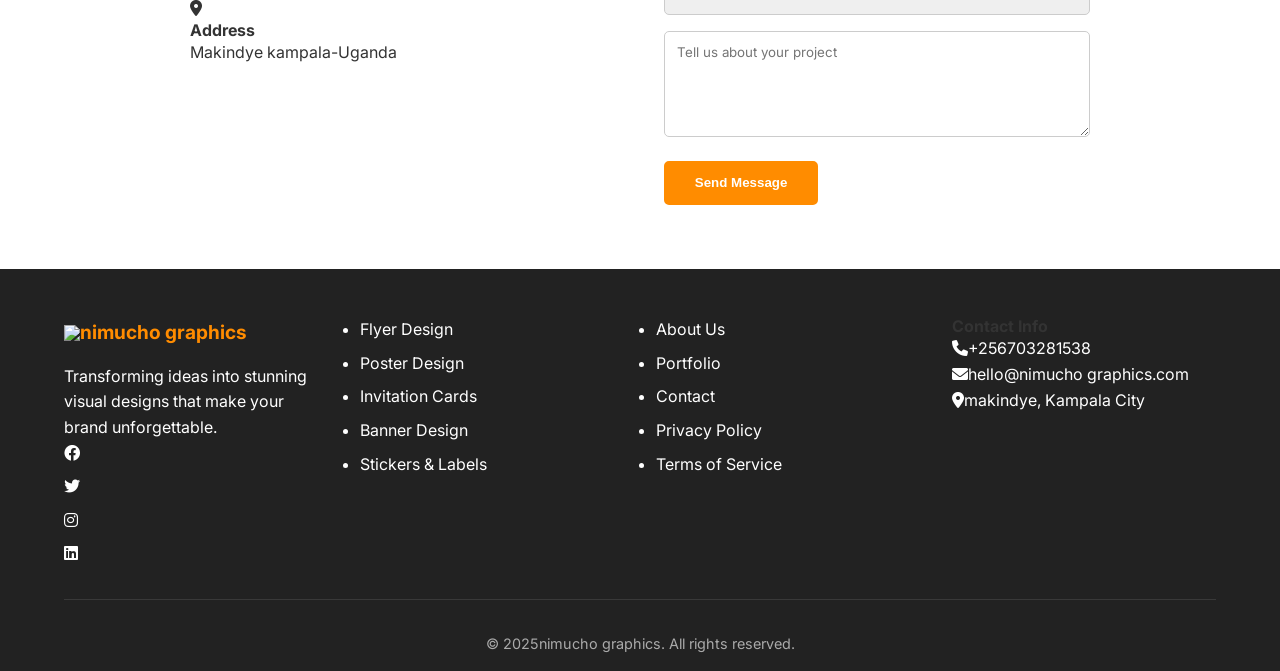
==== commit 26567d34: "Update index.html" ====
--- a/index.html
+++ b/index.html
@@ -470,7 +470,7 @@
     }
 }
 
-</style></head><body><nav class="navbar"><div class="container"><div class="nav-brand"><img src="image logo"></i><span>nimucho graphics</span></div><div class="nav-menu" id="nav-menu"><a href="#home" class="nav-link">Home</a><a href="#services" class="nav-link">Services</a><a href="#portfolio" class="nav-link">Portfolio</a><a href="#about" class="nav-link">About</a><a href="#contact" class="nav-link">Contact</a></div><div class="nav-toggle" id="nav-toggle"><i class="fas fa-bars"></i></div></div></nav><section id="home" class="hero"><div class="container"><div class="hero-content"><div class="hero-text"><h1 class="hero-title">Transform Your Brand with <span class="highlight">nimucho Design</span></h1><p class="hero-description">We specialize in creating stunning flyers,
+</style></head><body><nav class="navbar"><div class="container"><div class="nav-brand"></div><div class="nav-menu" id="nav-menu"><a href="#home" class="nav-link">Home</a><a href="#services" class="nav-link">Services</a><a href="#portfolio" class="nav-link">Portfolio</a><a href="#about" class="nav-link">About</a><a href="#contact" class="nav-link">Contact</a></div><div class="nav-toggle" id="nav-toggle"><i class="fas fa-bars"></i></div></div></nav><section id="home" class="hero"><div class="container"><div class="hero-content"><div class="hero-text"><h1 class="hero-title">Transform Your Brand with <span class="highlight">nimucho Design</span></h1><p class="hero-description">We specialize in creating stunning flyers,
 posters,
 invitation cards,
 banners,
